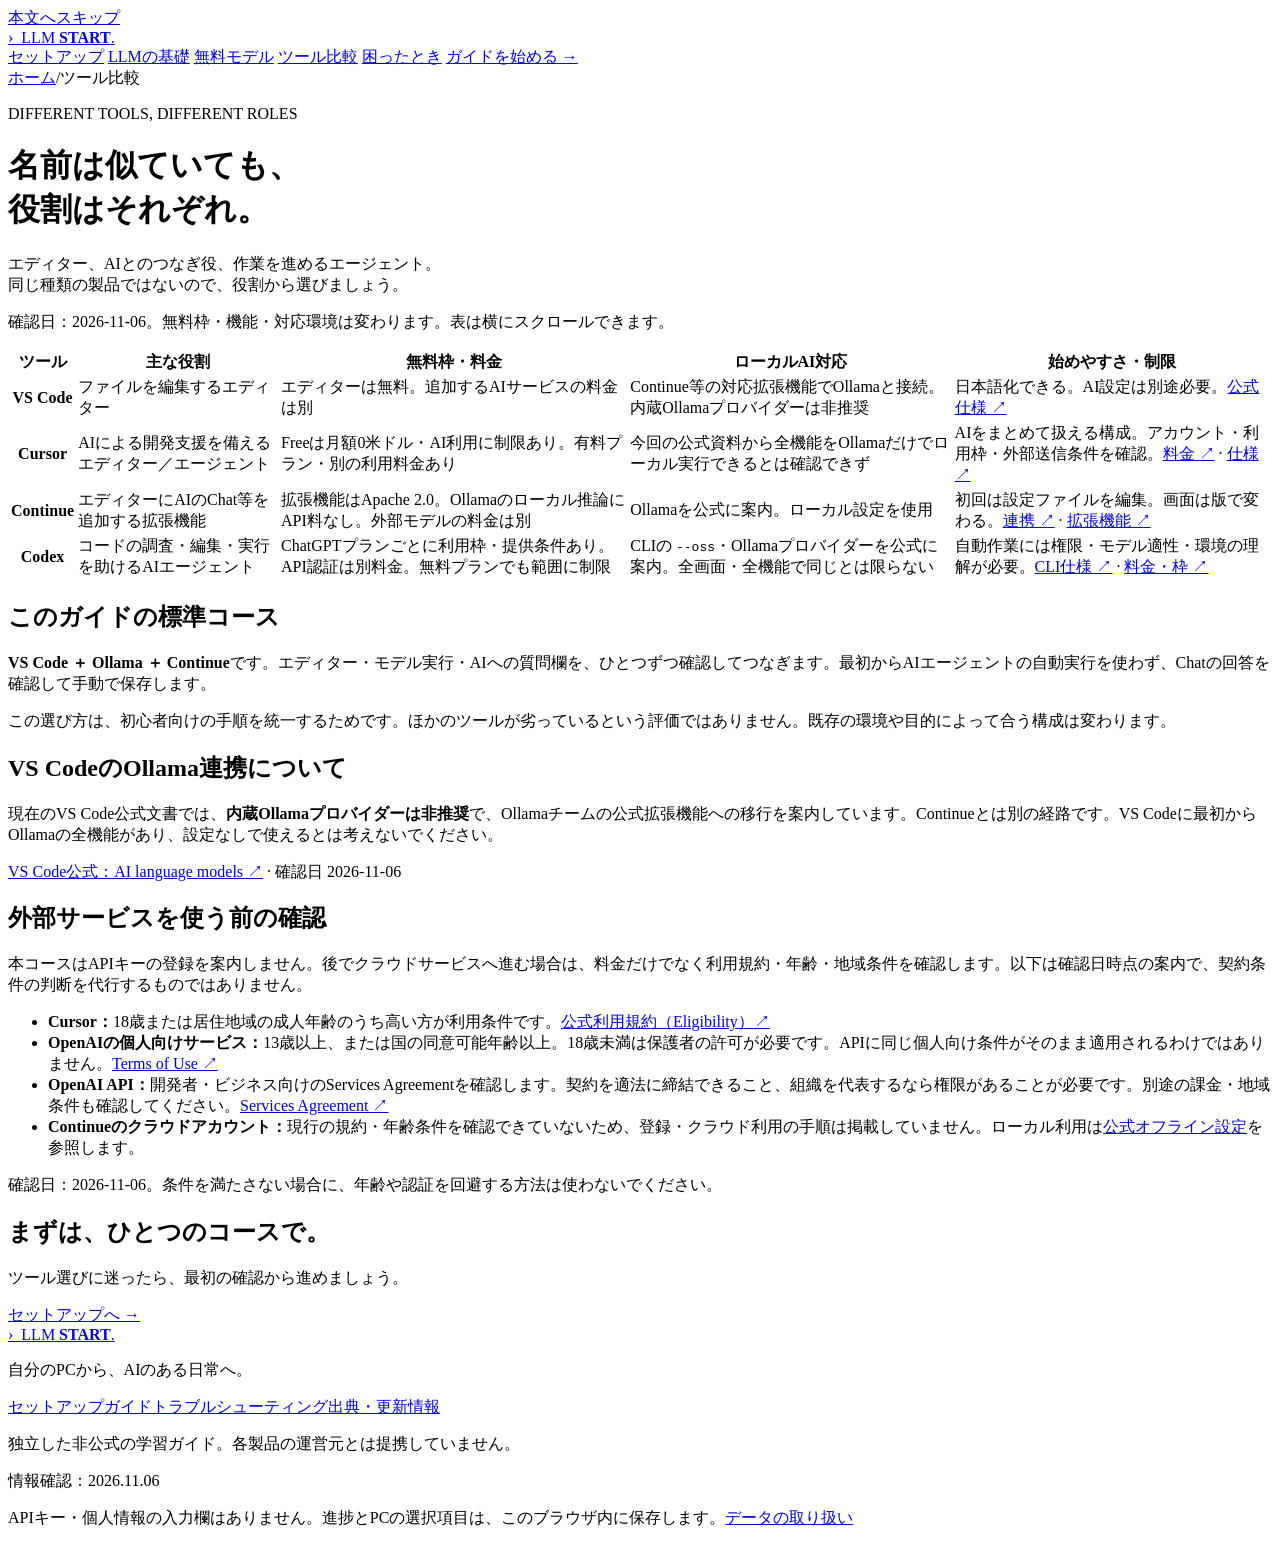
==== compare.html @ eb3d096a "Publish LLM START guide pages" ====
<!doctype html>
<html lang="ja">
<head>
  <meta charset="utf-8">
  <meta name="viewport" content="width=device-width, initial-scale=1">
  <meta name="description" content="VS Code、Cursor、Continue、Codexの役割・料金の考え方・ローカル対応を比較。">
  <meta name="theme-color" content="#121212">
  <meta http-equiv="Content-Security-Policy" content="default-src 'self'; script-src 'self'; style-src 'self'; img-src 'self' data:; connect-src 'none'; font-src 'self'; object-src 'none'; base-uri 'none'; form-action 'none'">
  <meta name="referrer" content="strict-origin-when-cross-origin">
  <link rel="icon" href="assets/favicon.svg" type="image/svg+xml">
  <link rel="stylesheet" href="assets/style.css">
  <title>エディターとAIツールの比較 — LLM START</title>
  <script src="assets/catalog.js" defer></script>
  <script src="assets/core.js" defer></script>
  <script src="assets/app.js" defer></script>
</head>
<body data-page="compare">
  <a class="skip-link" href="#main">本文へスキップ</a>
  <header class="site-header">
    <div class="header-inner wrap">
      <a class="brand" href="index.html" aria-label="LLM START ホーム"><span class="brand-symbol" aria-hidden="true">›_</span><span>LLM <b>START</b><span class="brand-period">.</span></span></a>
      <button class="menu-toggle" type="button" aria-expanded="false" aria-controls="main-menu" hidden><span>メニュー</span><span class="menu-lines" aria-hidden="true"></span></button>
      <nav class="main-menu" id="main-menu" aria-label="メインナビゲーション">
        <a href="guide.html" data-nav="guide">セットアップ</a>
        <a href="learn.html" data-nav="learn">LLMの基礎</a>
        <a href="models.html" data-nav="models">無料モデル</a>
        <a href="compare.html" data-nav="compare" aria-current="page">ツール比較</a>
        <a href="faq.html" data-nav="faq">困ったとき</a>
        <a class="button button-small button-primary nav-cta" href="guide.html#step-1" data-start>ガイドを始める <span aria-hidden="true">→</span></a>
      </nav>
    </div>
  </header>
  <div class="storage-notice wrap" role="status" id="storage-notice" hidden>このブラウザでは進捗を保存できません。この画面内でチェックは使えますが、閉じると失われます。</div>
  <main id="main" class="page-shell page-shell-wide">
  <div class="breadcrumb"><a href="index.html">ホーム</a><span aria-hidden="true">/</span><span>ツール比較</span></div>
  <header class="page-intro"><p class="eyebrow">DIFFERENT TOOLS, DIFFERENT ROLES</p><h1>名前は似ていても、<br>役割はそれぞれ。</h1><p>エディター、AIとのつなぎ役、作業を進めるエージェント。<br>同じ種類の製品ではないので、役割から選びましょう。</p></header>
  <p class="table-caption">確認日：2026-11-06。無料枠・機能・対応環境は変わります。表は横にスクロールできます。</p>
  <div class="comparison-scroll" tabindex="0" role="region" aria-label="4つのツールの比較。横にスクロールできます"><table class="editor-table"><thead><tr><th scope="col">ツール</th><th scope="col">主な役割</th><th scope="col">無料枠・料金</th><th scope="col">ローカルAI対応</th><th scope="col">始めやすさ・制限</th></tr></thead><tbody><tr><th scope="row">VS Code</th><td>ファイルを編集するエディター</td><td>エディターは無料。追加するAIサービスの料金は別</td><td>Continue等の対応拡張機能でOllamaと接続。内蔵Ollamaプロバイダーは非推奨</td><td>日本語化できる。AI設定は別途必要。<a href="https://code.visualstudio.com/docs/agent-customization/language-models" target="_blank" rel="noopener noreferrer">公式仕様 ↗</a></td></tr><tr><th scope="row">Cursor</th><td>AIによる開発支援を備えるエディター／エージェント</td><td>Freeは月額0米ドル・AI利用に制限あり。有料プラン・別の利用料金あり</td><td>今回の公式資料から全機能をOllamaだけでローカル実行できるとは確認できず</td><td>AIをまとめて扱える構成。アカウント・利用枠・外部送信条件を確認。<a href="https://cursor.com/pricing" target="_blank" rel="noopener noreferrer">料金 ↗</a> · <a href="https://cursor.com/docs" target="_blank" rel="noopener noreferrer">仕様 ↗</a></td></tr><tr><th scope="row">Continue</th><td>エディターにAIのChat等を追加する拡張機能</td><td>拡張機能はApache 2.0。Ollamaのローカル推論にAPI料なし。外部モデルの料金は別</td><td>Ollamaを公式に案内。ローカル設定を使用</td><td>初回は設定ファイルを編集。画面は版で変わる。<a href="https://docs.continue.dev/guides/ollama-guide" target="_blank" rel="noopener noreferrer">連携 ↗</a> · <a href="https://marketplace.visualstudio.com/items?itemName=Continue.continue" target="_blank" rel="noopener noreferrer">拡張機能 ↗</a></td></tr><tr><th scope="row">Codex</th><td>コードの調査・編集・実行を助けるAIエージェント</td><td>ChatGPTプランごとに利用枠・提供条件あり。API認証は別料金。無料プランでも範囲に制限</td><td>CLIの <code>--oss</code>・Ollamaプロバイダーを公式に案内。全画面・全機能で同じとは限らない</td><td>自動作業には権限・モデル適性・環境の理解が必要。<a href="https://learn.chatgpt.com/docs/developer-commands?surface=cli" target="_blank" rel="noopener noreferrer">CLI仕様 ↗</a> · <a href="https://learn.chatgpt.com/docs/pricing" target="_blank" rel="noopener noreferrer">料金・枠 ↗</a></td></tr></tbody></table></div>
  <div class="article-body">
    <section><h2>このガイドの標準コース</h2><p><strong>VS Code ＋ Ollama ＋ Continue</strong>です。エディター・モデル実行・AIへの質問欄を、ひとつずつ確認してつなぎます。最初からAIエージェントの自動実行を使わず、Chatの回答を確認して手動で保存します。</p><p>この選び方は、初心者向けの手順を統一するためです。ほかのツールが劣っているという評価ではありません。既存の環境や目的によって合う構成は変わります。</p></section>
    <section><h2>VS CodeのOllama連携について</h2><p>現在のVS Code公式文書では、<strong>内蔵Ollamaプロバイダーは非推奨</strong>で、Ollamaチームの公式拡張機能への移行を案内しています。Continueとは別の経路です。VS Codeに最初からOllamaの全機能があり、設定なしで使えるとは考えないでください。</p><p><a href="https://code.visualstudio.com/docs/agent-customization/language-models" target="_blank" rel="noopener noreferrer">VS Code公式：AI language models ↗</a> · 確認日 2026-11-06</p></section>
    <section id="terms"><h2>外部サービスを使う前の確認</h2><p>本コースはAPIキーの登録を案内しません。後でクラウドサービスへ進む場合は、料金だけでなく利用規約・年齢・地域条件を確認します。以下は確認日時点の案内で、契約条件の判断を代行するものではありません。</p><ul><li><strong>Cursor：</strong>18歳または居住地域の成人年齢のうち高い方が利用条件です。<a href="https://cursor.com/terms-of-service" target="_blank" rel="noopener noreferrer">公式利用規約（Eligibility）↗</a></li><li><strong>OpenAIの個人向けサービス：</strong>13歳以上、または国の同意可能年齢以上。18歳未満は保護者の許可が必要です。APIに同じ個人向け条件がそのまま適用されるわけではありません。<a href="https://openai.com/policies/terms-of-use/" target="_blank" rel="noopener noreferrer">Terms of Use ↗</a></li><li><strong>OpenAI API：</strong>開発者・ビジネス向けのServices Agreementを確認します。契約を適法に締結できること、組織を代表するなら権限があることが必要です。別途の課金・地域条件も確認してください。<a href="https://openai.com/policies/services-agreement/" target="_blank" rel="noopener noreferrer">Services Agreement ↗</a></li><li><strong>Continueのクラウドアカウント：</strong>現行の規約・年齢条件を確認できていないため、登録・クラウド利用の手順は掲載していません。ローカル利用は<a href="https://docs.continue.dev/guides/running-continue-without-internet" target="_blank" rel="noopener noreferrer">公式オフライン設定</a>を参照します。</li></ul><p class="source-note">確認日：2026-11-06。条件を満たさない場合に、年齢や認証を回避する方法は使わないでください。</p></section>
  </div>
  <div class="reading-cta"><div><h2>まずは、ひとつのコースで。</h2><p>ツール選びに迷ったら、最初の確認から進めましょう。</p></div><a class="button button-primary" href="guide.html#step-1">セットアップへ <span aria-hidden="true">→</span></a></div>
</main>

  <footer class="site-footer">
    <div class="wrap footer-main"><div><a class="brand" href="index.html"><span class="brand-symbol" aria-hidden="true">›_</span><span>LLM <b>START</b><span class="brand-period">.</span></span></a><p>自分のPCから、AIのある日常へ。</p></div><nav aria-label="フッターナビゲーション"><a href="guide.html#step-1">セットアップガイド</a><a href="faq.html">トラブルシューティング</a><a href="sources.html">出典・更新情報</a></nav></div>
    <div class="wrap footer-bottom"><p>独立した非公式の学習ガイド。各製品の運営元とは提携していません。</p><p>情報確認：<time datetime="2026-11-06">2026.11.06</time></p></div>
    <p class="wrap privacy-line">APIキー・個人情報の入力欄はありません。進捗とPCの選択項目は、このブラウザ内に保存します。<a href="sources.html#privacy">データの取り扱い</a></p>
  </footer>
  <div id="announcement" class="sr-only" role="status" aria-live="polite" aria-atomic="true"></div>
</body>
</html>
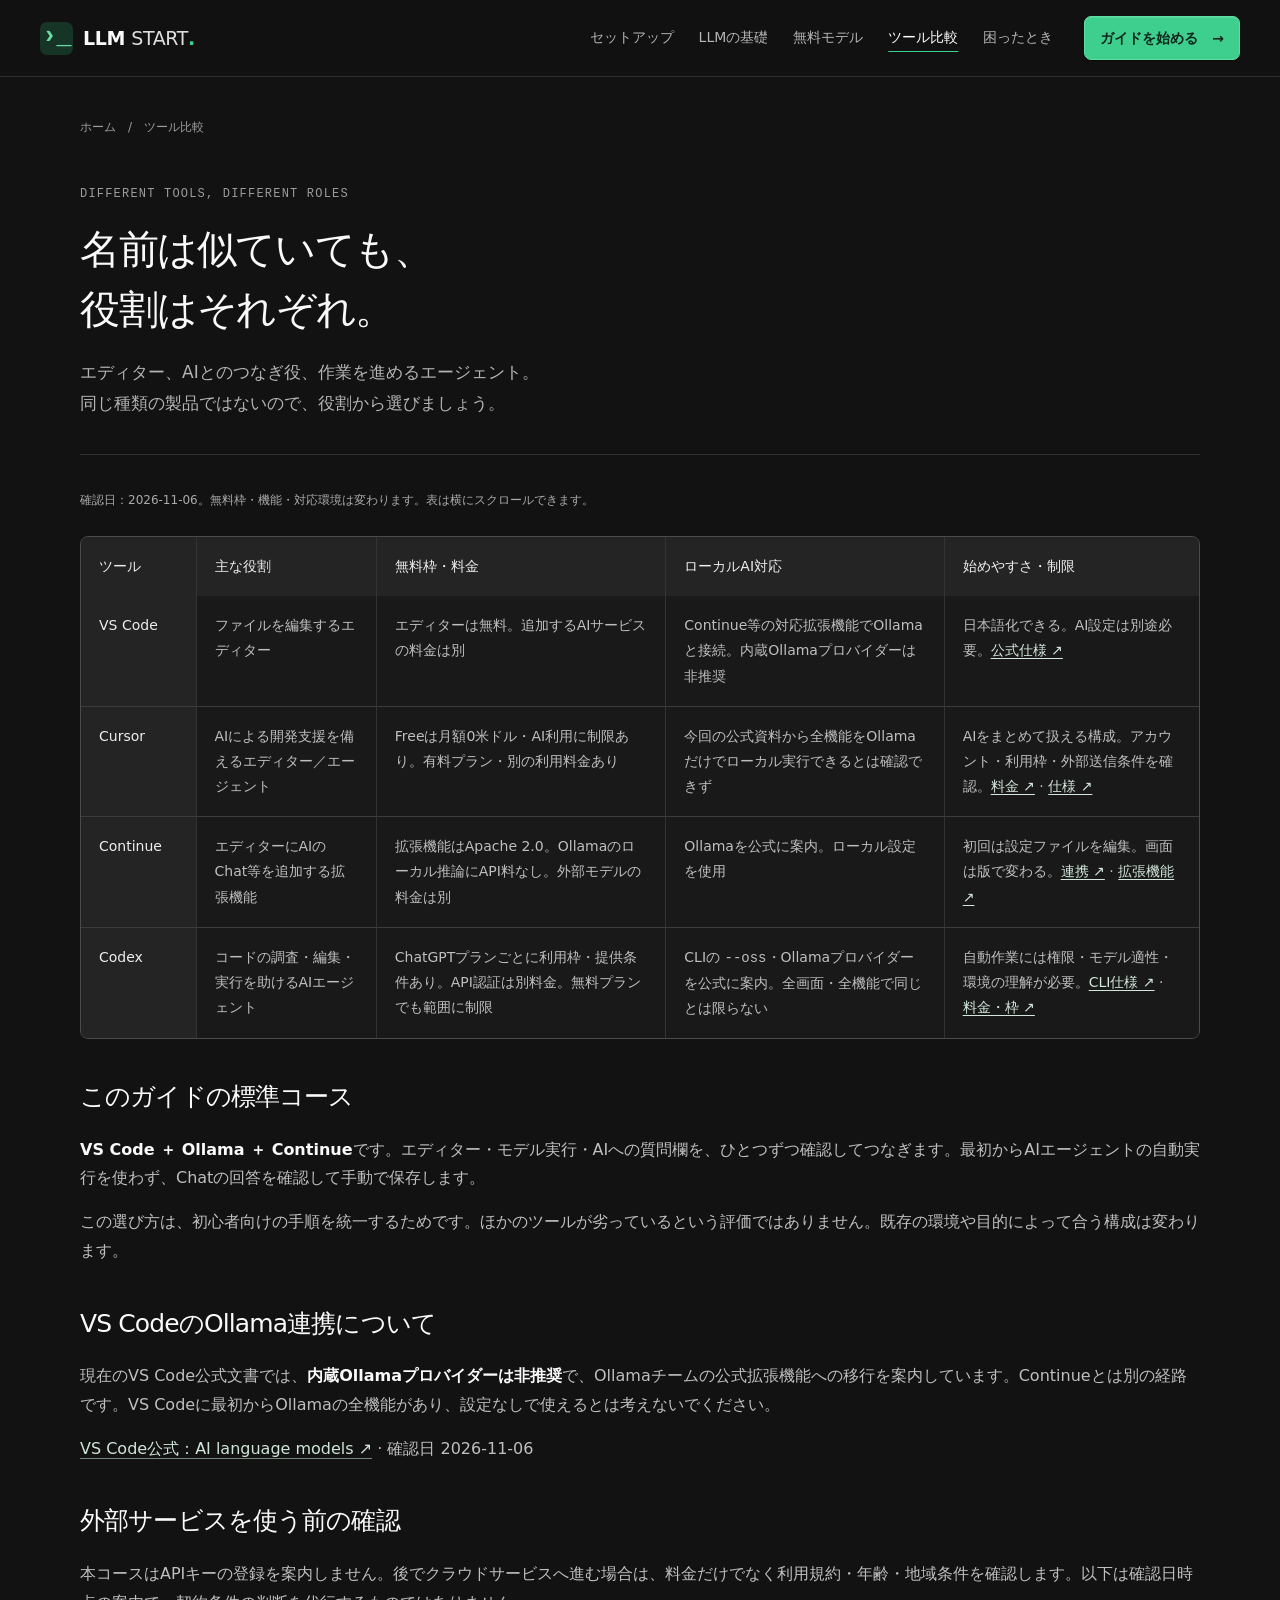
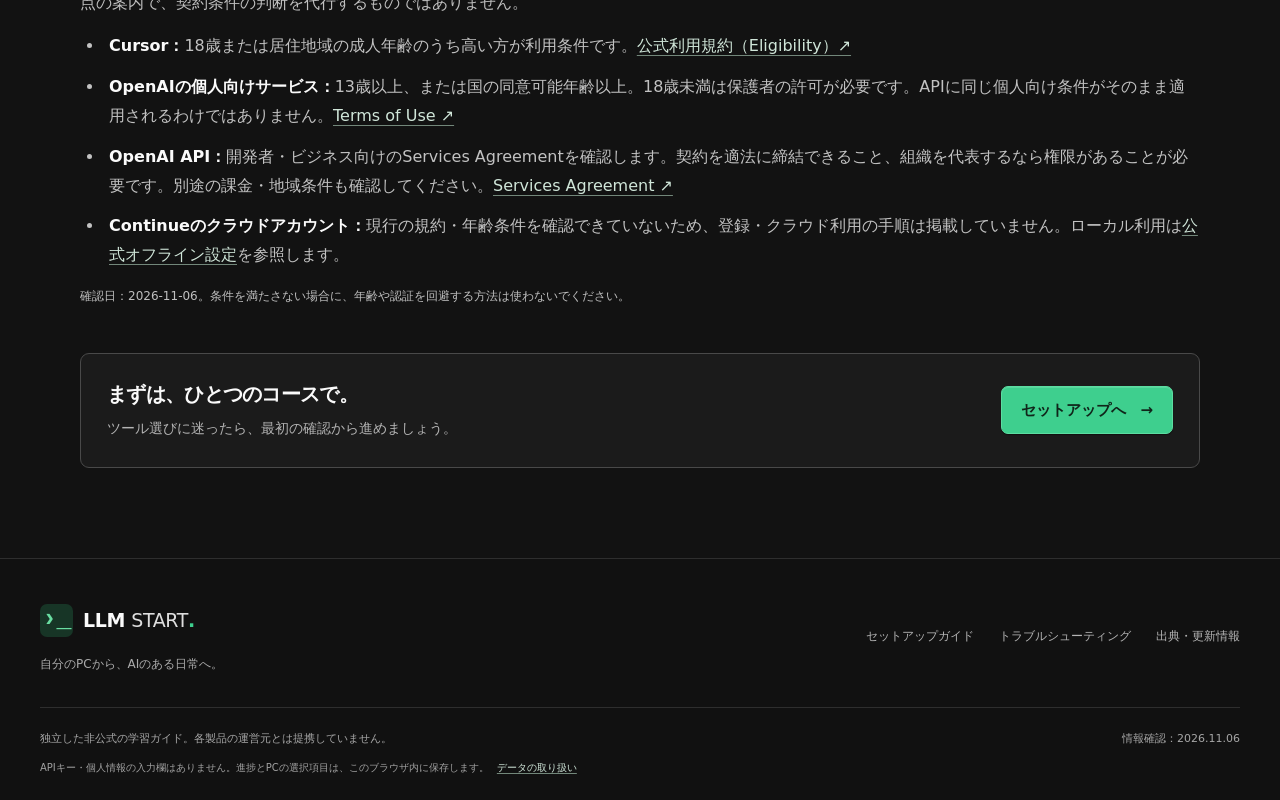
==== commit 2971e3aa: "Remove model-selection step from setup guide" ====
--- a/compare.html
+++ b/compare.html
@@ -8,11 +8,11 @@
   <meta http-equiv="Content-Security-Policy" content="default-src 'self'; script-src 'self'; style-src 'self'; img-src 'self' data:; connect-src 'none'; font-src 'self'; object-src 'none'; base-uri 'none'; form-action 'none'">
   <meta name="referrer" content="strict-origin-when-cross-origin">
   <link rel="icon" href="assets/favicon.svg" type="image/svg+xml">
-  <link rel="stylesheet" href="assets/style.css">
+  <link rel="stylesheet" href="assets/style.css?v=3">
   <title>エディターとAIツールの比較 — LLM START</title>
   <script src="assets/catalog.js" defer></script>
-  <script src="assets/core.js" defer></script>
-  <script src="assets/app.js" defer></script>
+  <script src="assets/core.js?v=3" defer></script>
+  <script src="assets/app.js?v=3" defer></script>
 </head>
 <body data-page="compare">
   <a class="skip-link" href="#main">本文へスキップ</a>
--- a/assets/style.css
+++ b/assets/style.css
@@ -0,0 +1,570 @@
+/* LLM START — one restrained palette, system fonts, no external dependencies. */
+:root {
+  color-scheme: dark;
+  --bg: #121212;
+  --surface: #1b1b1b;
+  --surface-high: #242424;
+  --text: #fafafa;
+  --muted: #b4b4b4;
+  --subtle: #9c9c9c;
+  --line: #2e2e2e;
+  --control-line: #696969;
+  --green: #3ecf8e;
+  --green-soft: #192d23;
+  --amber: #e8c77a;
+  --font: "Yu Gothic UI", "Hiragino Kaku Gothic ProN", "Yu Gothic", Meiryo, system-ui, -apple-system, "Segoe UI", sans-serif;
+  --mono: Consolas, "SFMono-Regular", "Cascadia Code", ui-monospace, monospace;
+  --radius: 10px;
+}
+* { box-sizing: border-box; }
+html { scroll-padding-top: 100px; }
+body { margin: 0; background: var(--bg); color: var(--text); font: 400 16px/1.8 var(--font); -webkit-font-smoothing: antialiased; }
+::selection { color: #fff; background: #285c42; }
+[hidden] { display: none !important; }
+a { color: inherit; text-decoration: none; text-underline-offset: .22em; }
+a:hover { color: #fff; }
+button, input, select { font: inherit; }
+button, summary, select, input[type="checkbox"] { cursor: pointer; }
+button { color: inherit; }
+button:disabled, select:disabled { cursor: default; opacity: .65; }
+button, a, summary { -webkit-tap-highlight-color: transparent; }
+:focus-visible { outline: 2px solid var(--green); outline-offset: 5px; }
+h1, h2, h3, h4, p, ul, ol, figure, dl { margin: 0; }
+h1, h2, h3, h4 { font-weight: 600; line-height: 1.45; }
+h1, h2 { letter-spacing: -.035em; }
+p { overflow-wrap: anywhere; }
+strong { font-weight: 600; color: var(--text); }
+svg { display: block; }
+code, pre, .mono { font-family: var(--mono); }
+code { overflow-wrap: anywhere; }
+pre { white-space: pre; overflow: auto; tab-size: 2; }
+pre code { overflow-wrap: normal; }
+kbd { display: inline-block; border: 1px solid #626262; border-bottom-width: 2px; border-radius: 4px; background: #242424; font: 13px/1.6 var(--font); padding: 0 6px; color: #ececec; vertical-align: 1px; }
+progress { width: 100%; height: 5px; border: 0; border-radius: 6px; overflow: hidden; background: #3c3c3c; accent-color: var(--green); }
+progress::-webkit-progress-bar { background: #3c3c3c; border-radius: 6px; }
+progress::-webkit-progress-value { background: var(--green); border-radius: 6px; }
+progress::-moz-progress-bar { background: var(--green); border-radius: 6px; }
+.wrap { width: min(1200px, calc(100% - 80px)); margin-inline: auto; }
+.sr-only { position: absolute; width: 1px; height: 1px; padding: 0; margin: -1px; overflow: hidden; clip: rect(0,0,0,0); white-space: nowrap; border: 0; }
+.skip-link { position: fixed; left: 16px; top: -100px; z-index: 200; background: var(--green); color: #10251a; padding: 10px 18px; border-radius: 6px; }
+.skip-link:focus { top: 10px; color: #10251a; }
+.button { display: inline-flex; align-items: center; justify-content: center; gap: 14px; min-height: 48px; border: 1px solid transparent; border-radius: 7px; padding: 10px 19px; font-weight: 600; font-size: 15px; line-height: 1.5; text-align: center; transition: background .15s, border-color .15s; }
+.button-primary { background: var(--green); border-color: #5cdda1; color: #10251a; box-shadow: 0 1px 1px #0006, inset 0 1px 0 #ffffff24; }
+.button-primary:hover { background: #60dfa3; color: #0d2217; }
+.button-secondary { background: #202020; border-color: var(--control-line); color: #f3f3f3; }
+.button-secondary:hover { background: #2c2c2c; border-color: #8a8a8a; }
+.button-small { min-height: 44px; padding: 9px 15px; font-size: 14px; }
+.text-link { color: var(--muted); font-size: 15px; display: inline-flex; align-items: center; gap: 14px; min-height: 44px; }
+.text-link:hover { text-decoration: underline; }
+.eyebrow { font: 12px/1.6 var(--mono); letter-spacing: .1em; color: var(--subtle); }
+.status-dot { display: inline-block; width: 6px; height: 6px; border-radius: 50%; background: var(--green); vertical-align: 2px; margin-right: 9px; }
+.tag { display: inline-block; font: 12px/1.5 var(--font); letter-spacing: 0; border: 1px solid #4b4b4b; color: #c9c9c9; background: #232323; padding: 4px 9px; border-radius: 5px; }
+.tag-green { background: var(--green-soft); color: #83e5b4; border-color: #37664b; }
+.site-header { position: sticky; top: 0; z-index: 100; border-bottom: 1px solid var(--line); background: #121212f5; backdrop-filter: blur(14px); }
+.header-inner { display: flex; align-items: center; justify-content: space-between; min-height: 76px; gap: 30px; }
+.brand { display: inline-flex; align-items: center; gap: 10px; min-height: 44px; white-space: nowrap; font: 600 19px/1 var(--font); letter-spacing: -.02em; }
+.brand b { font-weight: 400; color: #dedede; }
+.brand-symbol { display: inline-grid; place-items: center; width: 33px; height: 33px; border-radius: 7px; background: #173526; color: #6adea2; font: 600 25px/1 var(--mono); padding-bottom: 3px; }
+.brand-period { color: var(--green); }
+.main-menu { display: flex; gap: 25px; align-items: center; }
+.main-menu > a { display: inline-flex; align-items: center; min-height: 44px; font-size: 14px; color: var(--muted); white-space: nowrap; }
+.main-menu > a:hover, .main-menu > a[aria-current="page"] { color: #fff; }
+.main-menu > a[aria-current="page"] { text-decoration: underline; text-decoration-color: var(--green); text-underline-offset: 9px; }
+.main-menu .nav-cta { color: #10251a; margin-left: 6px; }
+.menu-toggle { border: 1px solid var(--control-line); background: #222; border-radius: 6px; min-width: 100px; min-height: 44px; align-items: center; justify-content: center; gap: 10px; font-size: 14px; }
+.enhanced .menu-toggle { display: none; }
+.menu-lines { width: 14px; height: 7px; border-top: 1px solid; border-bottom: 1px solid; }
+.storage-notice { margin-top: 16px; padding: 16px; border: 1px solid #7d6839; background: #272115; color: #ecd49a; border-radius: 6px; }
+/* Home */
+.hero { padding-block: 105px 100px; display: grid; grid-template-columns: 1.12fr 1fr; align-items: center; gap: 70px; }
+.hero-copy > .eyebrow { font-size: 11px; color: #c2c2c2; letter-spacing: .13em; }
+.hero h1 { font-size: clamp(45px, 4.45vw, 64px); line-height: 1.28; font-weight: 600; letter-spacing: -.045em; margin-top: 25px; }
+.hero h1 > span { color: var(--green); }
+.hero-description { color: var(--muted); font-size: 17px; line-height: 1.9; margin-top: 24px; }
+.hero-actions { margin-top: 32px; display: flex; flex-wrap: wrap; align-items: center; gap: 12px 22px; }
+.hero-secondary { display: inline-flex; gap: 10px; min-height: 44px; align-items: center; font-size: 14px; color: #c4c4c4; }
+.hero-secondary:hover { text-decoration: underline; }
+.hero-notes { margin-top: 24px; display: flex; flex-wrap: wrap; gap: 10px 20px; padding: 0; list-style: none; font-size: 13px; color: var(--muted); }
+.hero-notes span { color: #8b9c92; margin-right: 5px; }
+.local-scene { min-width: 0; border: 1px solid #3a3a3a; border-radius: 12px; background: #161616; box-shadow: 0 20px 70px -35px #000; overflow: hidden; }
+.scene-top { height: 51px; border-bottom: 1px solid var(--line); display: flex; align-items: center; justify-content: space-between; gap: 12px; padding: 0 20px; font: 10px/1.4 var(--mono); letter-spacing: .035em; color: #b3b3b3; }
+.scene-top .status-dot { width: 5px; height: 5px; }
+.scene-device { border: 1px solid #474747; padding: 4px 8px; border-radius: 4px; font-family: var(--font); font-size: 10px; }
+.scene-canvas { height: 286px; position: relative; isolation: isolate; overflow: hidden; }
+.scene-grid { position: absolute; inset: 0; background-image: linear-gradient(#ffffff05 1px, transparent 1px), linear-gradient(90deg,#ffffff05 1px, transparent 1px); background-size: 26px 26px; mask-image: linear-gradient(to bottom, transparent, #000 30%, #000 75%, transparent); }
+.scene-chip { position: absolute; width: 100%; height: 100%; inset: -12px 0 0; }
+.scene-label { position: absolute; bottom: 17px; width: 100%; text-align: center; font-size: 12px; color: #c1ceC6; }
+.scene-flow { display: flex; justify-content: space-between; gap: 5px; align-items: center; padding: 20px 18px; border-top: 1px solid var(--line); background: #1b1b1b; }
+.scene-flow > div { display: flex; align-items: center; gap: 8px; }
+.scene-flow > div > span:last-child { font-family: var(--mono); font-size: 12px; color: #e1e1e1; }
+.scene-flow small { display: block; color: #aaa; font: 10px/1.6 var(--font); margin-top: 2px; white-space: nowrap; }
+.tool-symbol { font: 16px/1.2 var(--mono); color: #c4c4c4; }
+.flow-arrow { font-size: 11px; color: #9c9c9c; }
+.local-scene figcaption { padding: 10px 18px; color: #a8a8a8; font-size: 10px; border-top: 1px solid var(--line); }
+.resume-banner { margin-top: -36px; margin-bottom: 55px; display: flex; align-items: center; justify-content: space-between; gap: 20px; padding: 20px 24px; border: 1px solid #3a604b; border-radius: var(--radius); background: #17221b; }
+.resume-banner p { margin-left: 18px; font-size: 14px; color: var(--muted); }
+.path-section { padding: 64px 0 80px; border-top: 1px solid var(--line); }
+.section-heading { display: flex; align-items: end; justify-content: space-between; gap: 24px; margin-bottom: 32px; }
+.section-heading h2 { font-size: 30px; font-weight: 500; margin-top: 12px; }
+.section-heading > p { font-size: 15px; color: var(--muted); }
+.path-grid { display: grid; grid-template-columns: repeat(3, minmax(0, 1fr)); border: 1px solid #3a3a3a; border-radius: var(--radius); overflow: hidden; }
+.path-card { background: #191919; padding: 30px 32px 24px; display: flex; flex-direction: column; transition: background .15s; }
+.path-card:hover { background: #202020; }
+.path-card + .path-card { border-left: 1px solid #3a3a3a; }
+.path-card:focus-visible { outline-offset: -5px; }
+.path-card-top { display: flex; justify-content: space-between; align-items: center; margin-bottom: 27px; }
+.path-number { font: 13px var(--mono); color: #a1a1a1; }
+.path-card-top svg { width: 29px; height: 29px; fill: none; stroke: #b2b9b5; stroke-width: 1.2; stroke-linecap: round; stroke-linejoin: round; }
+.card-kicker { color: var(--subtle); font-size: 12px; }
+.path-card h3 { margin-top: 6px; font-size: 21px; font-weight: 500; }
+.path-card > p:not(.card-kicker) { color: var(--muted); font-size: 15px; margin-top: 12px; }
+.card-link { display: flex; align-items: center; justify-content: space-between; margin-top: 28px; padding-top: 18px; border-top: 1px solid var(--line); font: 11px var(--mono); letter-spacing: .06em; color: #b9b9b9; }
+.card-link > span { font-size: 18px; }
+.local-intro { display: grid; grid-template-columns: 130px 1fr auto; gap: 25px; align-items: center; padding-block: 36px; border-top: 1px solid var(--line); border-bottom: 1px solid var(--line); }
+.local-intro-label { color: #a2b3a9; font: 10px/1.4 var(--mono); letter-spacing: .08em; }
+.outline-icon { display: block; margin-bottom: 15px; font-size: 30px; line-height: 1; color: #adbcB3; }
+.local-intro h2 { font-size: 22px; font-weight: 500; }
+.local-intro p { color: var(--muted); font-size: 14px; margin-top: 9px; }
+.resources-section { padding-block: 75px 100px; }
+.resource-grid { display: grid; grid-template-columns: 1fr 1fr; gap: 24px; }
+.resource-link { display: flex; align-items: center; gap: 20px; padding: 22px; border: 1px solid var(--line); border-radius: var(--radius); }
+.resource-link:hover { background: #1b1b1b; border-color: #575757; }
+.resource-icon { display: inline-grid; place-items: center; width: 44px; height: 44px; border: 1px solid #3c3c3c; border-radius: 8px; color: #b7b7b7; font: 18px var(--mono); flex-shrink: 0; }
+.resource-link h3 { font-size: 17px; font-weight: 500; }
+.resource-link p { font-size: 13px; color: var(--muted); margin-top: 3px; }
+.resource-link > span:last-child { margin-left: auto; color: #aaa; }
+/* Guide */
+.guide-layout { display: grid; grid-template-columns: 257px minmax(0, 1fr); gap: 65px; align-items: start; padding-block: 38px 80px; }
+.guide-sidebar { position: sticky; top: 107px; max-height: calc(100vh - 130px); overflow-y: auto; padding-right: 8px; scrollbar-width: thin; }
+.sidebar-progress { padding: 0 8px 22px; border-bottom: 1px solid var(--line); }
+.sidebar-progress > div { display: flex; justify-content: space-between; align-items: center; color: #c7c7c7; font-size: 13px; margin-bottom: 5px; }
+.sidebar-progress strong { font: 18px var(--mono); }
+.sidebar-progress p { display: flex; align-items: baseline; gap: 4px; font-size: 11px; color: #aaa; margin-top: 5px; }
+.save-indicator { font-size: 10px; margin-left: auto; }
+.step-menu { margin-top: 18px; }
+.step-menu > summary { display: none; }
+.step-menu ol { list-style: none; padding: 0; display: grid; gap: 5px; }
+.step-menu a { position: relative; display: flex; align-items: center; gap: 12px; min-height: 48px; padding: 9px 11px; border-radius: 6px; font-size: 13px; color: var(--muted); border: 1px solid transparent; }
+.step-menu a:hover { color: #fff; background: #222; }
+.step-menu a[aria-current="step"] { color: #f5f5f5; background: #212924; border-color: #365542; }
+.step-index { display: inline-grid; place-items: center; font: 11px var(--mono); width: 25px; height: 25px; border: 1px solid #646464; border-radius: 5px; color: #b7b7b7; flex-shrink: 0; }
+.is-complete .step-index { color: var(--green); background: #152a1e; border-color: #4d9d71; }
+.is-complete .step-index::after { content: "✓"; position: absolute; right: 9px; color: #8be5b6; font-size: 12px; }
+.sidebar-help { display: flex; align-items: center; gap: 13px; margin: 25px 7px 10px; padding-block: 18px; border-top: 1px solid var(--line); font-size: 13px; }
+.sidebar-help > span:first-child { display: inline-grid; place-items: center; width: 28px; height: 28px; border: 1px solid #666; border-radius: 50%; color: #b9b9b9; }
+.sidebar-help small { display: block; font-size: 11px; color: var(--subtle); }
+.reset-panel { margin-inline: 8px; font-size: 12px; color: #aaa; }
+.reset-panel summary { min-height: 44px; display: flex; align-items: center; text-decoration: underline; }
+.reset-panel p { margin-bottom: 14px; }
+.reset-panel .button { font-size: 12px; width: 100%; padding-inline: 8px; }
+.guide-main { min-width: 0; max-width: 800px; }
+.breadcrumb { display: flex; gap: 12px; align-items: center; color: var(--subtle); font-size: 12px; margin-bottom: 22px; }
+.breadcrumb a { min-height: 30px; display: inline-flex; align-items: center; }
+.breadcrumb a:hover { text-decoration: underline; }
+.guide-page-heading { padding-bottom: 28px; border-bottom: 1px solid var(--line); margin-bottom: 37px; }
+.guide-page-heading h1 { font-size: 18px; letter-spacing: -.01em; font-weight: 500; }
+.guide-page-heading p { font-size: 13px; color: var(--muted); margin-top: 6px; }
+.guide-step { scroll-margin-top: 105px; }
+.guide-step + .guide-step { margin-top: 70px; }
+.enhanced .guide-step { margin-top: 0; }
+.step-header .eyebrow { color: #d5d5d5; display: flex; align-items: center; gap: 9px; }
+.step-header .eyebrow > span:first-child { color: var(--subtle); }
+.step-header .tag { margin-left: 10px; }
+.step-header h2 { margin-top: 20px; font-size: 31px; line-height: 1.5; font-weight: 500; }
+.step-header h2:focus { outline: none; }
+.step-header h2:focus-visible { outline: 2px solid var(--green); outline-offset: 6px; }
+.step-header > p:last-child { color: var(--muted); margin-top: 14px; }
+.goal-box { display: flex; gap: 13px; border: 1px solid #395843; background: #17241c; border-radius: 8px; padding: 18px 21px; margin-top: 28px; font-size: 14px; }
+.goal-box > span { color: #8be3b3; font-size: 21px; line-height: 1.4; }
+.goal-box strong { font-size: 12px; color: #afccb9; }
+.goal-box p { color: #e1e9e4; margin-top: 2px; }
+.instruction { margin-top: 38px; }
+.instruction h3 { display: flex; align-items: start; gap: 13px; font-size: 20px; font-weight: 500; margin-bottom: 18px; line-height: 1.6; }
+.instruction-number { width: 27px; height: 28px; display: inline-grid; place-items: center; border: 1px solid #656565; border-radius: 6px; font: 12px var(--mono); flex-shrink: 0; margin-top: 2px; color: #d2d2d2; }
+.guide-main .instruction p { color: #c2c2c2; margin-block: 15px; }
+.instruction a:not(.button), .notice a, .source-note a, .two-notes a, .detail-box a, .article-body a:not(.button), .source-list a, .privacy-line a { color: #d0e6d9; text-decoration: underline; text-decoration-color: #72877a; }
+.instruction a:not(.button):hover, .article-body a:not(.button):hover { color: #92e8ba; }
+.instruction .button { margin-block: 4px; }
+.instruction code:not(pre code), .spec-reading code, .article-body code, .goal-box code { padding: 2px 5px; border-radius: 4px; background: #292929; color: #e2e2e2; font-size: .88em; }
+.code-box { min-width: 0; margin-block: 20px; overflow: hidden; border: 1px solid #484848; border-radius: 8px; background: #101010; }
+.code-head { display: flex; justify-content: space-between; align-items: center; gap: 12px; min-height: 50px; padding-left: 17px; background: #202020; border-bottom: 1px solid #393939; }
+.code-head > span { color: var(--muted); font-size: 12px; line-height: 1.6; padding-block: 10px; }
+.code-head button { min-height: 44px; min-width: 82px; margin-right: 3px; padding: 6px 12px; font-size: 12px; color: #e0e0e0; background: transparent; border: 1px solid #747474; border-radius: 5px; flex-shrink: 0; }
+.code-head button:hover { background: #333; }
+.code-box pre { margin: 0; padding: 20px; color: #c0ebd3; font: 14px/1.9 var(--mono); }
+.code-box pre:focus-visible { outline-offset: -4px; }
+.code-box pre code { background: none; padding: 0; color: inherit; font-size: inherit; }
+.prompt-box pre { color: #dfdfdf; font: 15px/1.9 var(--font); white-space: pre-wrap; overflow-wrap: anywhere; }
+.guide-main .copy-feedback, .copy-feedback { margin: 0; border-top: 1px solid #36443b; background: #1a2b20; color: #b6e0c7; padding: 11px 17px; font-size: 13px; }
+.copy-feedback.copy-error { color: #e8c77a; background: #2b2518; }
+.clipboard-helper { position: fixed; top: 0; left: -10000px; width: 10px; height: 10px; }
+.notice { padding: 18px 21px; border-left: 2px solid #b29652; background: #222018; color: #d4c5a2; border-radius: 0 6px 6px 0; font-size: 14px; margin-top: 27px; }
+.notice > strong { color: #e3d6b8; }
+.notice p { margin-top: 7px; color: #c3baa5; }
+.guide-main .instruction .notice p { color: #c3baa5; margin: 7px 0 0; }
+.source-note { font-size: 12px; line-height: 1.9; color: var(--subtle); margin-top: 30px; }
+.detail-box { border: 1px solid #454545; border-radius: 7px; margin-top: 22px; color: var(--muted); font-size: 14px; }
+.detail-box > summary { min-height: 48px; padding: 11px 17px; color: #ddd; }
+.detail-box > :not(summary) { margin: 0 20px 18px !important; }
+.detail-box ul { padding-left: 22px; }
+.step-completion { margin-top: 37px; border: 1px solid #626262; border-radius: 7px; background: #1d1d1d; }
+.step-completion:has(input:checked) { background: #18281e; border-color: #4f936b; }
+.step-completion label { display: flex; align-items: center; gap: 13px; min-height: 62px; padding: 15px 20px; cursor: pointer; font-size: 15px; }
+input[type="checkbox"] { width: 20px; height: 20px; accent-color: var(--green); flex-shrink: 0; }
+.step-navigation { display: flex; justify-content: space-between; align-items: center; gap: 15px; margin-top: 22px; }
+.step-navigation .button { min-height: 50px; }
+.guide-save-note { font-size: 12px; color: var(--subtle); border-top: 1px solid var(--line); padding-top: 24px; margin-top: 32px; }
+.task-diagram { margin-block: 25px; border: 1px solid #494949; border-radius: 8px; overflow: hidden; background: #1e1e1e; }
+.diagram-title { padding: 12px 17px; font-size: 12px; border-bottom: 1px solid #404040; }
+.diagram-title > span { color: var(--subtle); margin-left: 15px; }
+.task-diagram-body { display: grid; grid-template-columns: 100px 1fr; gap: 20px; padding: 16px; }
+.task-tabs { display: flex; flex-direction: column; gap: 4px; font-size: 12px; color: var(--muted); }
+.task-tabs > span { padding: 5px 10px; border-radius: 5px; }
+.task-tabs > .selected { background: #343434; color: #eee; }
+.task-detail { min-width: 0; }
+.task-detail > div { display: flex; justify-content: space-between; align-items: center; margin-bottom: 17px; font-size: 14px; }
+.diagram-capacity { font-family: var(--mono); }
+.diagram-capacity b { font-family: var(--font); margin-left: 8px; font-size: 18px; color: #8be3b3; }
+.task-detail svg { width: 100%; height: 66px; border: 1px solid #4e7960; fill: none; }
+.graph-grid { stroke: #394b40; stroke-width: .6; }
+.graph-line { stroke: #7cd19e; stroke-width: 1.5; }
+.guide-main .task-detail p { font-size: 10px; display: flex; justify-content: space-between; margin-block: 8px; }
+.task-diagram figcaption { font-size: 11px; color: var(--muted); padding: 10px 16px; border-top: 1px solid #393939; }
+.spec-reading { display: grid; gap: 0; margin-top: 24px; }
+.spec-reading > div { display: grid; grid-template-columns: 75px 1fr; gap: 14px; padding: 16px 0; border-bottom: 1px solid var(--line); }
+.spec-reading dt { color: #e3e3e3; font: 14px/1.8 var(--mono); }
+.spec-reading dd { margin: 0; color: #bdbdbd; font-size: 15px; }
+.plain-steps { padding-left: 25px; color: #c2c2c2; }
+.plain-steps li { padding-left: 6px; margin-block: 13px; }
+.success-note, .guide-main .instruction .success-note { color: #a5d7ba; background: #17241c; border-radius: 6px; padding: 14px 17px; font-size: 14px; }
+.spec-selector { border: 1px solid #444; padding: 25px; border-radius: var(--radius); margin-top: 32px; background: #1b1b1b; }
+.panel-heading { display: flex; justify-content: space-between; align-items: center; gap: 16px; }
+.panel-heading h3 { font-size: 19px; font-weight: 500; }
+.spec-selector > p { font-size: 14px; color: var(--muted); margin-top: 7px; }
+.spec-fields { display: grid; gap: 21px; margin-block: 25px 8px; }
+label[for] { display: block; color: #ddd; font-size: 14px; margin-bottom: 8px; }
+select { width: 100%; max-width: 100%; min-height: 49px; border: 1px solid #747474; background: #242424; color: #eee; padding: 10px 12px; font-size: 15px; border-radius: 6px; }
+.recommendation { border-top: 1px solid #454545; margin-top: 20px; padding-top: 25px; }
+.recommendation .eyebrow { color: #92d9b0; font-family: var(--font); font-size: 12px; }
+.recommendation h4 { font: 400 26px/1.5 var(--mono); letter-spacing: -.05em; margin-top: 8px; }
+.recommendation h4 > span { color: var(--green); }
+.recommendation > p:not(.eyebrow) { color: #c3c3c3; font-size: 14px; margin-top: 13px; }
+.recommend-facts { display: flex; flex-wrap: wrap; gap: 12px 30px; margin-top: 20px; padding: 15px 0; border-top: 1px solid var(--line); border-bottom: 1px solid var(--line); font-size: 12px; color: var(--muted); }
+.recommend-facts strong { display: block; font-size: 15px; margin-top: 2px; }
+.recommendation > p.recommend-warning { color: #dec991; font-size: 13px; }
+.model-choice { margin-top: 27px; }
+.model-choice p { color: var(--muted); font-size: 12px; margin-top: 9px; }
+.two-notes { display: grid; grid-template-columns: 1fr 1fr; gap: 26px; margin-top: 33px; }
+.two-notes h3 { font-size: 16px; font-weight: 500; }
+.two-notes p { font-size: 14px; color: var(--muted); margin-top: 11px; }
+.terminal-example { background: #101010; border: 1px solid #494949; border-radius: 8px; padding: 16px 19px; margin-top: 22px; }
+.terminal-example > div { display: flex; justify-content: space-between; border-bottom: 1px solid #333; padding-bottom: 12px; font-size: 12px; color: var(--subtle); }
+.guide-main .terminal-example p { font: 12px/1.8 var(--mono); margin-block: 18px; }
+.terminal-example small { font-size: 11px; color: #aaa; }
+.terminal-cursor { display: inline-block; width: 7px; height: 15px; background: #bbb; vertical-align: -2px; }
+.check-list { padding-left: 22px; color: #c2c2c2; }
+.check-list li { padding-left: 7px; margin-block: 16px; }
+.check-list li::marker { color: #93c8a8; }
+.all-done { border: 1px solid #467958; background: #17281e; border-radius: var(--radius); padding: 28px; margin-top: 28px; }
+.all-done > span { display: block; color: var(--green); font-size: 30px; }
+.all-done h3 { font-size: 24px; font-weight: 500; margin-block: 9px; }
+.all-done p { color: #b8cebf; font-size: 15px; }
+/* Reference pages */
+.page-shell { width: min(820px, calc(100% - 80px)); margin-inline: auto; padding-block: 36px 90px; }
+.page-shell-wide { width: min(1120px, calc(100% - 80px)); }
+.page-intro { padding-block: 20px 36px; border-bottom: 1px solid var(--line); margin-bottom: 35px; }
+.page-intro h1 { font-size: 40px; font-weight: 500; line-height: 1.5; margin-top: 15px; }
+.page-intro > p:last-child { margin-top: 18px; color: var(--muted); font-size: 17px; }
+.article-body > section { margin-block: 40px; scroll-margin-top: 100px; }
+.article-body h2 { font-size: 25px; font-weight: 500; margin-bottom: 20px; }
+.article-body h3 { font-size: 19px; font-weight: 500; margin-block: 25px 12px; }
+.article-body p { color: #bfbfbf; margin-block: 15px; }
+.article-body ul, .article-body ol { padding-left: 24px; color: #c2c2c2; }
+.article-body li { padding-left: 5px; margin-block: 12px; }
+.term-list { margin-top: 20px; }
+.term-list > div { padding: 26px 0; border-bottom: 1px solid var(--line); scroll-margin-top: 100px; }
+.term-list dt { font-size: 20px; font-weight: 500; color: #f0f0f0; }
+.term-list dt small { color: var(--subtle); font: 12px/1.7 var(--mono); margin-left: 12px; }
+.term-list dd { margin: 10px 0 0; color: #bfbfbf; }
+.term-nav { display: flex; flex-wrap: wrap; gap: 8px; margin-top: 24px; }
+.term-nav a { display: inline-flex; align-items: center; min-height: 44px; padding: 6px 13px; border: 1px solid #606060; border-radius: 6px; font-size: 13px; background: #1b1b1b; text-decoration: none !important; }
+.reading-cta { display: flex; justify-content: space-between; align-items: center; gap: 20px; border: 1px solid #494949; border-radius: 9px; padding: 26px; margin-top: 45px; background: #1b1b1b; }
+.reading-cta h2 { font-size: 20px; margin: 0; }
+.reading-cta p { margin-top: 7px; font-size: 14px; color: var(--muted); }
+.comparison-scroll { overflow: auto; border: 1px solid #4b4b4b; border-radius: 8px; margin-block: 24px; }
+table { width: 100%; border-collapse: collapse; text-align: left; font-size: 14px; }
+th, td { padding: 17px 18px; border-bottom: 1px solid #3c3c3c; border-right: 1px solid #333; vertical-align: top; }
+th { background: #242424; font-weight: 500; color: #eee; }
+td { color: #bfbfbf; background: #191919; }
+tr:last-child > * { border-bottom: 0; }
+tr > :last-child { border-right: 0; }
+.editor-table { min-width: 760px; }
+.editor-table th[scope="row"] { min-width: 115px; }
+td a { color: #d3e7dc; text-decoration: underline; }
+.table-caption { font-size: 12px; color: #aaa; }
+.models-grid { display: grid; grid-template-columns: 1fr 1fr; gap: 24px; margin-block: 32px; }
+.model-card { border: 1px solid #454545; padding: 28px; border-radius: 9px; background: #1a1a1a; display: flex; flex-direction: column; }
+.model-card-top { display: flex; justify-content: space-between; align-items: center; color: var(--subtle); font-size: 13px; margin-bottom: 21px; }
+.model-card h2 { font-size: 22px; font-family: var(--mono); font-weight: 400; letter-spacing: -.05em; }
+.model-card h2 > span { color: #b6c7be; }
+.model-card > p { font-size: 15px; color: #bcbcbc; margin-top: 16px; }
+.model-facts { margin-top: 24px; font-size: 12px; }
+.model-facts > div { display: grid; grid-template-columns: 98px 1fr; gap: 8px; border-top: 1px solid #353535; padding: 11px 0; }
+.model-facts dt { color: #a8a8a8; }
+.model-facts dd { margin: 0; color: #e0e0e0; }
+.model-tag { padding: 11px 13px; background: #101010; border: 1px solid #393939; border-radius: 5px; font-size: 12px; margin-block: 15px 0; overflow-wrap: anywhere; }
+.model-card > p.model-source { font-size: 11px; line-height: 2; margin-bottom: 23px; }
+.model-source a { color: #d1ded6; text-decoration: underline; }
+.model-card .button { align-self: start; margin-top: auto; }
+.faq-search { margin-block: 32px 22px; }
+.faq-search input { width: 100%; min-height: 52px; border: 1px solid #777; border-radius: 7px; padding: 10px 17px; background: #222; color: #eee; }
+.faq-search input::placeholder { color: #aaa; }
+.faq-search p { color: var(--subtle); font-size: 12px; margin-top: 10px; }
+.faq-list { border-top: 1px solid #484848; }
+.faq-item { border-bottom: 1px solid #484848; scroll-margin-top: 105px; }
+.faq-item > summary { display: flex; justify-content: space-between; align-items: center; gap: 18px; min-height: 76px; padding: 19px 5px; font-size: 17px; list-style: none; }
+.faq-item > summary::-webkit-details-marker { display: none; }
+.faq-item > summary::after { content: '+'; color: #b9b9b9; font: 22px var(--mono); flex-shrink: 0; }
+.faq-item[open] > summary::after { content: '−'; }
+.faq-answer { padding: 0 6px 25px; color: #bfbfbf; font-size: 16px; }
+.faq-answer p { margin-block: 13px; }
+.faq-answer a:not(.button) { color: #d2e5da; text-decoration: underline; }
+.faq-answer ol, .faq-answer ul { padding-left: 23px; }
+.faq-answer li { padding-left: 5px; margin-block: 12px; }
+.faq-empty { padding: 30px; color: #ccc; background: #1d1d1d; border: 1px solid #484848; border-radius: 8px; }
+.source-list { padding: 0; list-style: none; }
+.source-list li { margin: 0; padding: 21px 0; border-bottom: 1px solid var(--line); }
+.source-list a { display: inline-block; font-size: 16px; }
+.source-list small { display: block; color: var(--subtle); font-size: 12px; margin-top: 5px; }
+.update-row { display: grid; grid-template-columns: 100px 1fr; gap: 20px; border-top: 1px solid #444; padding-top: 20px; color: #bfbfbf; }
+.update-row time { font: 12px/2 var(--mono); color: #aaa; }
+/* Footer */
+.site-footer { border-top: 1px solid var(--line); background: #111; padding-block: 40px 24px; }
+.footer-main { display: flex; justify-content: space-between; align-items: center; gap: 30px; padding-bottom: 32px; }
+.footer-main > div > p { color: #aaa; font-size: 12px; margin-top: 11px; }
+.footer-main nav { display: flex; flex-wrap: wrap; gap: 8px 25px; }
+.footer-main nav a { display: inline-flex; align-items: center; min-height: 44px; color: var(--muted); font-size: 12px; }
+.footer-main nav a:hover { text-decoration: underline; }
+.footer-bottom { border-top: 1px solid var(--line); padding-top: 21px; display: flex; justify-content: space-between; gap: 18px; color: #a7a7a7; font-size: 11px; }
+.privacy-line { font-size: 10px; color: #a1a1a1; padding-top: 10px; }
+.privacy-line a { margin-left: 8px; }
+@media (min-width: 1600px) { .hero { padding-block: 120px; } }
+@media (max-width: 1140px) {
+  .wrap { width: calc(100% - 56px); }
+  .main-menu { gap: 18px; }
+  .main-menu > a { font-size: 13px; }
+  .hero { gap: 35px; padding-block: 82px; }
+  .hero h1 { font-size: 54px; }
+  .hero-actions { gap: 10px; }
+  .scene-flow { padding-inline: 12px; }
+  .tool-symbol { display: none; }
+  .path-card { padding: 25px; }
+  .path-card h3 { font-size: 19px; }
+  .guide-layout { gap: 38px; grid-template-columns: 235px minmax(0,1fr); }
+  .step-header h2 { font-size: 28px; }
+  .local-intro { grid-template-columns: 100px 1fr; }
+  .local-intro > .text-link { grid-column: 2; }
+}
+@media (max-width: 960px) {
+  .header-inner { flex-wrap: wrap; gap: 0; min-height: 70px; padding-block: 12px; }
+  .main-menu { flex: 1 0 100%; flex-wrap: wrap; margin-top: 15px; border-top: 1px solid #333; padding-top: 10px; gap: 8px 23px; }
+  .enhanced .menu-toggle { display: inline-flex; }
+  .enhanced .main-menu { display: none; }
+  .enhanced .main-menu.is-open { display: flex; }
+  .main-menu > a { font-size: 15px; }
+  .main-menu .nav-cta { margin-left: 0; }
+  .hero { gap: 32px; }
+  .hero h1 { font-size: 48px; }
+  .hero-description { font-size: 16px; }
+  .hero-actions .button { font-size: 14px; padding-inline: 15px; }
+  .scene-device { display: none; }
+  .scene-canvas { height: 248px; }
+  .scene-flow { flex-wrap: wrap; gap: 9px; }
+  .scene-flow small { font-size: 9px; }
+  .path-card { padding: 24px 20px; }
+  .path-card > p:not(.card-kicker) { font-size: 14px; }
+  .path-card br { display: none; }
+  .resource-link { padding: 17px; gap: 12px; }
+  .resource-link h3 { font-size: 15px; }
+  .resource-icon { width: 35px; height: 35px; }
+  .footer-main { align-items: start; }
+}
+@media (max-width: 860px) {
+  .guide-layout { display: block; padding-top: 24px; }
+  .guide-sidebar { position: static; overflow: visible; max-height: none; padding: 0; border: 1px solid #494949; border-radius: 8px; background: #1b1b1b; margin-bottom: 26px; }
+  .sidebar-progress { padding: 18px 20px 13px; border-bottom: 0; }
+  .sidebar-progress > div { font-size: 14px; }
+  .sidebar-progress p { justify-content: start; font-size: 12px; }
+  .save-indicator { font-size: 11px; }
+  .step-menu { border-top: 1px solid #494949; margin-top: 0; }
+  .step-menu > summary { display: flex; justify-content: space-between; align-items: center; min-height: 48px; padding: 10px 20px; font-size: 14px; }
+  .step-menu nav { padding: 0 10px 10px; }
+  .step-menu a { font-size: 14px; }
+  .guide-sidebar .sidebar-help { display: none; }
+  .reset-panel { margin: 0 20px; border-top: 1px solid #414141; }
+  .reset-panel > summary { font-size: 11px; min-height: 44px; }
+  .reset-panel .button { width: auto; margin-bottom: 16px; }
+  .guide-main { max-width: 100%; }
+  .guide-page-heading { padding-bottom: 20px; margin-bottom: 28px; }
+  .guide-step { scroll-margin-top: 95px; }
+  .hero { grid-template-columns: 1fr; gap: 48px; padding-block: 60px; }
+  .hero-copy { max-width: 680px; }
+  .hero h1 { font-size: 58px; }
+  .local-scene { width: 100%; max-width: 620px; }
+  .scene-canvas { height: 300px; }
+  .scene-flow { padding: 20px; }
+  .scene-flow small { font-size: 11px; }
+  .scene-flow .tool-symbol { display: inline-block; }
+  .scene-top { font-size: 11px; }
+  .scene-device { display: inline-block; }
+  .path-grid { grid-template-columns: 1fr; }
+  .path-card { display: grid; grid-template-columns: 70px 1fr 55px; column-gap: 20px; padding: 25px; }
+  .path-card + .path-card { border-left: 0; border-top: 1px solid #3a3a3a; }
+  .path-card-top { flex-direction: column; align-items: start; grid-row: 1/4; margin: 0; gap: 20px; justify-content: start; }
+  .path-card .card-kicker { grid-column: 2; }
+  .path-card h3 { grid-column: 2; font-size: 22px; }
+  .path-card > p:not(.card-kicker) { grid-column: 2; font-size: 15px; }
+  .card-link { grid-column: 3; grid-row: 1/4; margin: 0; padding: 0; border-top: 0; flex-direction: column; align-items: end; justify-content: center; font-size: 9px; gap: 15px; white-space: nowrap; }
+  .section-heading { align-items: start; }
+  .section-heading > p { display: none; }
+  .resource-grid { grid-template-columns: 1fr; gap: 14px; }
+  .resource-link { padding: 20px; }
+  .resource-link h3 { font-size: 17px; }
+  .footer-main { flex-direction: column; gap: 18px; }
+  .page-shell, .page-shell-wide { width: calc(100% - 56px); }
+  .models-grid { gap: 17px; }
+  .model-card { padding: 23px; }
+  .model-card h2 { font-size: 20px; }
+  .resume-banner { margin-top: 0; }
+}
+@media (max-width: 600px) {
+  .wrap, .page-shell, .page-shell-wide { width: calc(100% - 40px); }
+  .header-inner { min-height: 66px; padding-block: 10px; }
+  .brand { font-size: 17px; gap: 8px; }
+  .brand-symbol { width: 31px; height: 31px; }
+  .main-menu { flex-direction: column; align-items: stretch; gap: 5px; max-height: calc(100dvh - 90px); overflow: auto; }
+  .main-menu > a { padding-inline: 10px; }
+  .main-menu .nav-cta { justify-content: center; margin-block: 8px; }
+  .hero { padding-block: 47px 50px; gap: 39px; }
+  .hero-copy > .eyebrow { font-size: 9px; letter-spacing: .1em; }
+  .hero h1 { font-size: clamp(41px, 11.3vw, 60px); margin-top: 22px; line-height: 1.32; }
+  .hero-description { font-size: 16px; margin-top: 22px; line-height: 1.9; }
+  .desktop-break { display: none; }
+  .hero-actions { margin-top: 27px; gap: 12px; align-items: stretch; flex-direction: column; }
+  .hero-actions .button { min-height: 50px; font-size: 14px; }
+  .hero-secondary { justify-content: center; font-size: 14px; }
+  .hero-notes { gap: 9px 15px; font-size: 11px; margin-top: 17px; }
+  .scene-top { padding-inline: 15px; font-size: 9px; }
+  .scene-device { font-size: 9px; }
+  .scene-canvas { height: 245px; }
+  .scene-flow { padding: 18px 12px; gap: 7px; }
+  .scene-flow .tool-symbol { display: none; }
+  .scene-flow > div > span:last-child { font-size: 12px; }
+  .scene-flow small { font-size: 9px; }
+  .local-scene figcaption { font-size: 10px; padding-inline: 12px; line-height: 1.7; }
+  .section-heading h2 { font-size: 25px; }
+  .section-heading .eyebrow { font-size: 10px; }
+  .section-heading > .text-link { font-size: 12px; gap: 4px; }
+  .path-section { padding-block: 42px 48px; }
+  .path-card { padding: 25px 20px; grid-template-columns: 34px 1fr 30px; column-gap: 12px; }
+  .path-card-top { gap: 20px; }
+  .path-card-top svg { width: 25px; height: 25px; }
+  .path-card h3 { font-size: 19px; }
+  .path-card > p:not(.card-kicker) { font-size: 14px; }
+  .card-link { font-size: 0; gap: 0; }
+  .card-link > span { font-size: 20px; }
+  .card-kicker { font-size: 11px; }
+  .local-intro { grid-template-columns: 1fr; gap: 15px; padding-block: 30px; }
+  .local-intro-label { display: flex; align-items: center; gap: 12px; }
+  .outline-icon { display: inline-block; margin: 0; font-size: 25px; }
+  .local-intro h2 { font-size: 20px; }
+  .local-intro p br { display: none; }
+  .local-intro > .text-link { grid-column: 1; }
+  .resources-section { padding-block: 45px 55px; }
+  .resources-section .section-heading { flex-direction: column; gap: 4px; margin-bottom: 18px; }
+  .resource-link { padding: 18px 15px; gap: 12px; }
+  .resource-link h3 { font-size: 15px; }
+  .resource-link p { font-size: 12px; }
+  .resource-icon { width: 32px; height: 36px; font-size: 16px; }
+  .resume-banner { flex-direction: column; align-items: stretch; padding: 20px; font-size: 14px; }
+  .resume-banner p { font-size: 12px; margin: 8px 0 0; }
+  .guide-layout { padding-block: 22px 50px; }
+  .guide-sidebar { margin-bottom: 25px; }
+  .guide-page-heading h1 { font-size: 17px; }
+  .guide-page-heading p { font-size: 12px; }
+  .step-header .eyebrow { font-size: 11px; gap: 7px; }
+  .step-header .tag { margin-left: 7px; font-size: 11px; }
+  .step-header h2 { font-size: 26px; margin-top: 17px; }
+  .step-header > p:last-child { font-size: 16px; margin-top: 15px; }
+  .step-header > p:last-child br { display: none; }
+  .goal-box { padding: 16px; margin-top: 24px; gap: 10px; }
+  .instruction { margin-top: 32px; }
+  .instruction h3 { font-size: 19px; gap: 10px; }
+  .code-head { padding-left: 13px; gap: 7px; }
+  .code-head > span { font-size: 11px; }
+  .code-head button { min-width: 72px; font-size: 11px; padding-inline: 8px; }
+  .code-box pre { font-size: 13px; padding: 18px 15px; }
+  .prompt-box pre { font-size: 14px; }
+  .notice { padding: 16px; }
+  .task-diagram-body { grid-template-columns: 67px 1fr; gap: 12px; padding: 13px 10px; }
+  .task-tabs { font-size: 10px; }
+  .task-tabs > span { padding-inline: 5px; }
+  .task-detail > div { font-size: 11px; }
+  .diagram-capacity b { margin-left: 2px; font-size: 15px; }
+  .task-detail p { flex-direction: column; }
+  .task-diagram figcaption { font-size: 10px; }
+  .spec-reading > div { grid-template-columns: 48px 1fr; gap: 10px; }
+  .spec-reading dt { font-size: 12px; }
+  .spec-reading dd { font-size: 15px; }
+  .spec-selector { padding: 20px 16px; }
+  .panel-heading { align-items: start; gap: 8px; }
+  .panel-heading h3 { font-size: 17px; }
+  .panel-heading .tag { font-size: 10px; white-space: nowrap; }
+  .recommendation h4 { font-size: 22px; letter-spacing: -.055em; }
+  .recommend-facts { gap: 13px 24px; }
+  .two-notes { grid-template-columns: 1fr; gap: 22px; }
+  .step-completion label { padding: 15px; font-size: 14px; }
+  .step-navigation { gap: 12px; }
+  .step-navigation .button { padding-inline: 12px; font-size: 13px; }
+  .step-navigation > .button:first-child { min-width: 85px; }
+  .step-navigation > .button:last-child { flex: 1; }
+  .all-done { padding: 22px; }
+  .all-done h3 { font-size: 21px; }
+  .page-shell { padding-block: 25px 60px; }
+  .page-intro { padding-block: 15px 30px; margin-bottom: 28px; }
+  .page-intro h1 { font-size: 31px; }
+  .page-intro > p:last-child { font-size: 16px; }
+  .article-body h2 { font-size: 23px; }
+  .article-body h3 { font-size: 19px; }
+  .term-list dt { font-size: 19px; }
+  .term-list dt small { display: block; margin: 5px 0 0; }
+  .reading-cta { padding: 22px; flex-direction: column; align-items: stretch; }
+  .reading-cta .button { width: 100%; }
+  .models-grid { grid-template-columns: 1fr; }
+  .model-card { padding: 24px; }
+  .model-card h2 { font-size: 22px; }
+  .faq-item > summary { font-size: 16px; min-height: 72px; }
+  .faq-answer { font-size: 16px; padding-inline: 2px; }
+  .update-row { grid-template-columns: 1fr; gap: 10px; }
+  .footer-main { padding-bottom: 22px; }
+  .footer-main nav { gap: 4px 16px; }
+  .footer-bottom { flex-direction: column; gap: 8px; font-size: 10px; }
+  .privacy-line { font-size: 10px; line-height: 1.9; }
+}
+@media (prefers-reduced-motion: reduce) { *, *::before, *::after { scroll-behavior: auto !important; transition: none !important; animation: none !important; } }
+@media (forced-colors: active) { .button, .step-index, .tag, .path-card, .code-box, .goal-box, .notice, .spec-selector { border: 1px solid CanvasText; } .status-dot { background: Highlight; } }
+@media print {
+  .site-header, .site-footer, .guide-sidebar, .code-head button, .step-navigation, .faq-search, .storage-notice { display: none !important; }
+  body { color: #111; background: #fff; font-size: 12pt; }
+  .wrap, .page-shell, .page-shell-wide { width: 100%; }
+  .guide-layout { display: block; }
+  .guide-main { max-width: none; }
+  .guide-step[hidden] { display: block !important; margin-top: 45px; }
+  .guide-step, .faq-item { break-inside: auto; }
+  .guide-step *, .article-body *, .faq-item * { color: #111 !important; background: #fff !important; }
+  .code-box pre { white-space: pre-wrap; overflow-wrap: anywhere; }
+}
+
+.model-picker-section { max-width: 800px; margin: 42px auto; scroll-margin-top: 100px; }
+.model-picker-section > h2 { font-size: 25px; font-weight: 500; }
+.model-picker-section > p { color: var(--muted); margin-top: 15px; }
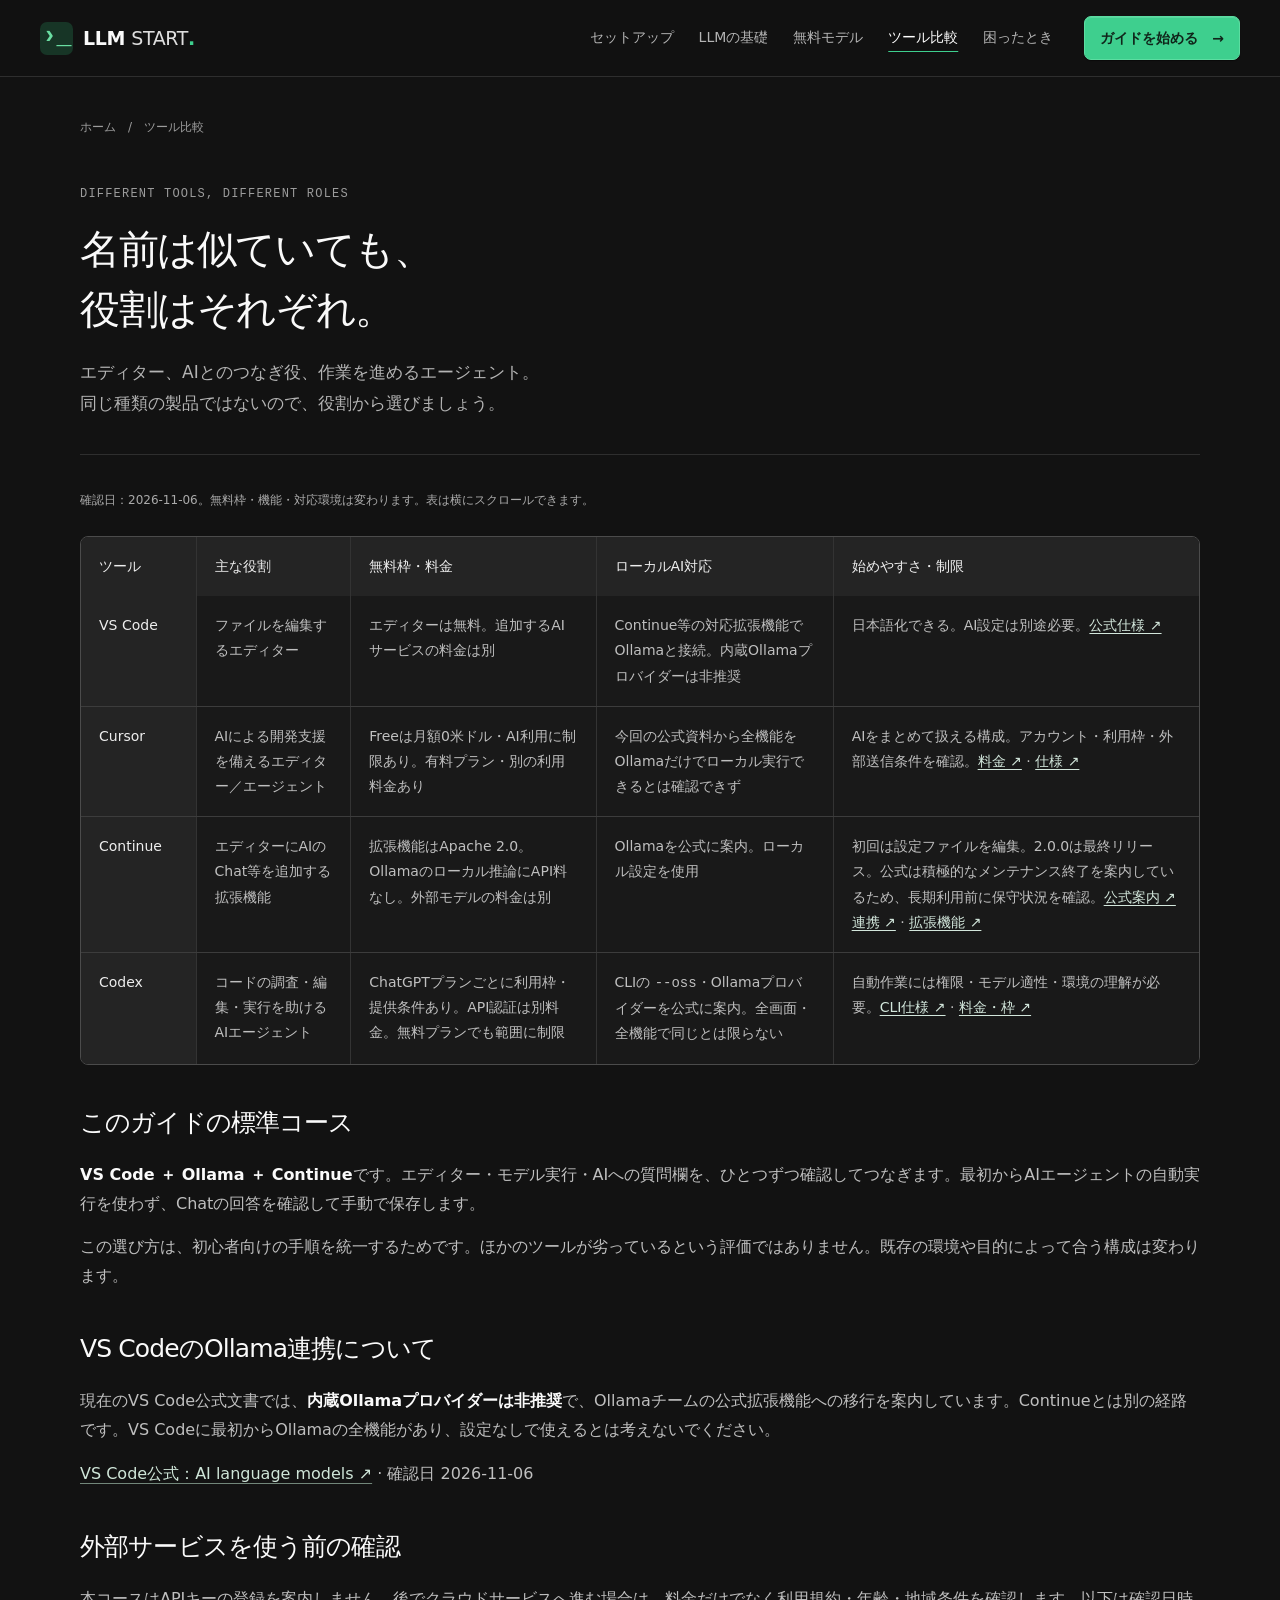
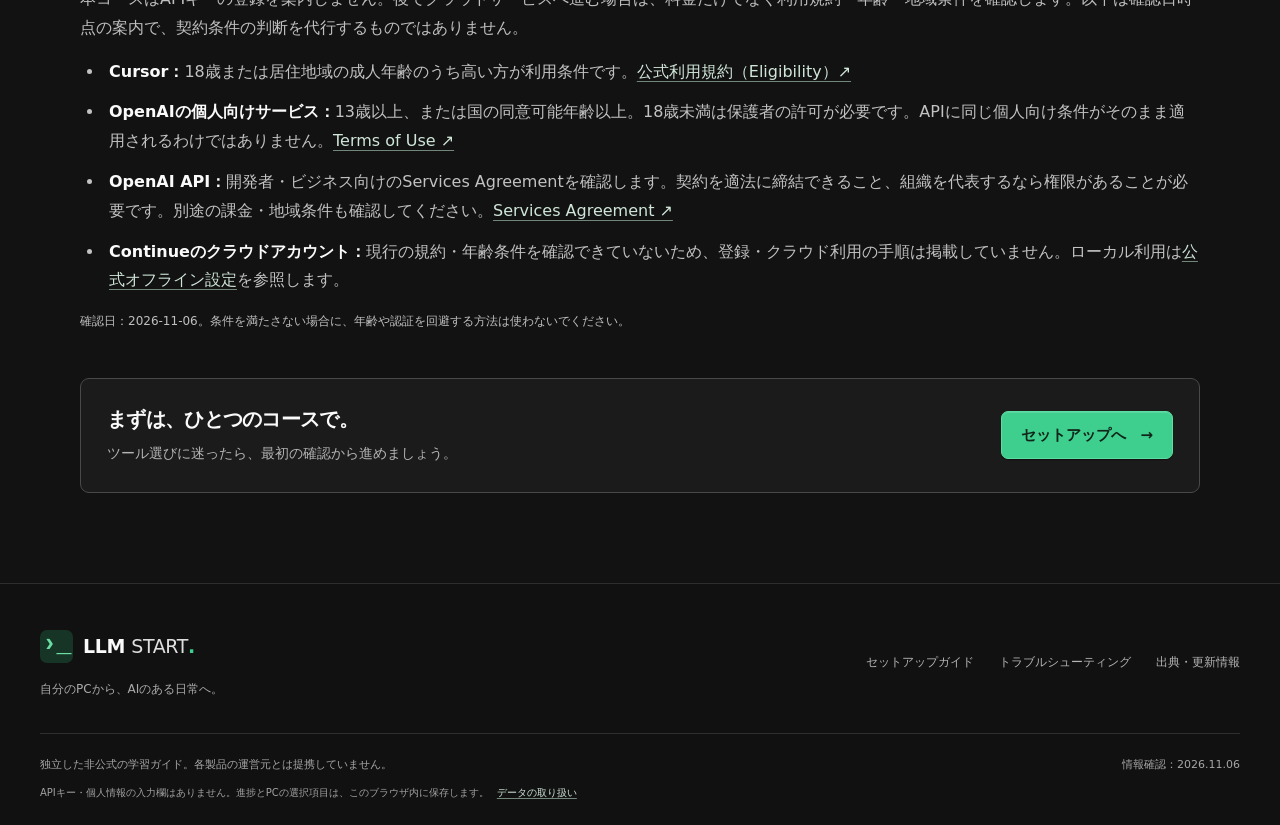
==== commit 7844f31d: "Correct Continue 2.0 maintenance and telemetry guidance" ====
--- a/compare.html
+++ b/compare.html
@@ -8,11 +8,11 @@
   <meta http-equiv="Content-Security-Policy" content="default-src 'self'; script-src 'self'; style-src 'self'; img-src 'self' data:; connect-src 'none'; font-src 'self'; object-src 'none'; base-uri 'none'; form-action 'none'">
   <meta name="referrer" content="strict-origin-when-cross-origin">
   <link rel="icon" href="assets/favicon.svg" type="image/svg+xml">
-  <link rel="stylesheet" href="assets/style.css?v=3">
+  <link rel="stylesheet" href="assets/style.css?v=4">
   <title>エディターとAIツールの比較 — LLM START</title>
   <script src="assets/catalog.js" defer></script>
-  <script src="assets/core.js?v=3" defer></script>
-  <script src="assets/app.js?v=3" defer></script>
+  <script src="assets/core.js?v=4" defer></script>
+  <script src="assets/app.js?v=4" defer></script>
 </head>
 <body data-page="compare">
   <a class="skip-link" href="#main">本文へスキップ</a>
@@ -26,7 +26,7 @@
         <a href="models.html" data-nav="models">無料モデル</a>
         <a href="compare.html" data-nav="compare" aria-current="page">ツール比較</a>
         <a href="faq.html" data-nav="faq">困ったとき</a>
-        <a class="button button-small button-primary nav-cta" href="guide.html#step-1" data-start>ガイドを始める <span aria-hidden="true">→</span></a>
+        <a class="button button-small button-primary nav-cta" href="guide.html#step-3" data-start>ガイドを始める <span aria-hidden="true">→</span></a>
       </nav>
     </div>
   </header>
@@ -35,17 +35,17 @@
   <div class="breadcrumb"><a href="index.html">ホーム</a><span aria-hidden="true">/</span><span>ツール比較</span></div>
   <header class="page-intro"><p class="eyebrow">DIFFERENT TOOLS, DIFFERENT ROLES</p><h1>名前は似ていても、<br>役割はそれぞれ。</h1><p>エディター、AIとのつなぎ役、作業を進めるエージェント。<br>同じ種類の製品ではないので、役割から選びましょう。</p></header>
   <p class="table-caption">確認日：2026-11-06。無料枠・機能・対応環境は変わります。表は横にスクロールできます。</p>
-  <div class="comparison-scroll" tabindex="0" role="region" aria-label="4つのツールの比較。横にスクロールできます"><table class="editor-table"><thead><tr><th scope="col">ツール</th><th scope="col">主な役割</th><th scope="col">無料枠・料金</th><th scope="col">ローカルAI対応</th><th scope="col">始めやすさ・制限</th></tr></thead><tbody><tr><th scope="row">VS Code</th><td>ファイルを編集するエディター</td><td>エディターは無料。追加するAIサービスの料金は別</td><td>Continue等の対応拡張機能でOllamaと接続。内蔵Ollamaプロバイダーは非推奨</td><td>日本語化できる。AI設定は別途必要。<a href="https://code.visualstudio.com/docs/agent-customization/language-models" target="_blank" rel="noopener noreferrer">公式仕様 ↗</a></td></tr><tr><th scope="row">Cursor</th><td>AIによる開発支援を備えるエディター／エージェント</td><td>Freeは月額0米ドル・AI利用に制限あり。有料プラン・別の利用料金あり</td><td>今回の公式資料から全機能をOllamaだけでローカル実行できるとは確認できず</td><td>AIをまとめて扱える構成。アカウント・利用枠・外部送信条件を確認。<a href="https://cursor.com/pricing" target="_blank" rel="noopener noreferrer">料金 ↗</a> · <a href="https://cursor.com/docs" target="_blank" rel="noopener noreferrer">仕様 ↗</a></td></tr><tr><th scope="row">Continue</th><td>エディターにAIのChat等を追加する拡張機能</td><td>拡張機能はApache 2.0。Ollamaのローカル推論にAPI料なし。外部モデルの料金は別</td><td>Ollamaを公式に案内。ローカル設定を使用</td><td>初回は設定ファイルを編集。画面は版で変わる。<a href="https://docs.continue.dev/guides/ollama-guide" target="_blank" rel="noopener noreferrer">連携 ↗</a> · <a href="https://marketplace.visualstudio.com/items?itemName=Continue.continue" target="_blank" rel="noopener noreferrer">拡張機能 ↗</a></td></tr><tr><th scope="row">Codex</th><td>コードの調査・編集・実行を助けるAIエージェント</td><td>ChatGPTプランごとに利用枠・提供条件あり。API認証は別料金。無料プランでも範囲に制限</td><td>CLIの <code>--oss</code>・Ollamaプロバイダーを公式に案内。全画面・全機能で同じとは限らない</td><td>自動作業には権限・モデル適性・環境の理解が必要。<a href="https://learn.chatgpt.com/docs/developer-commands?surface=cli" target="_blank" rel="noopener noreferrer">CLI仕様 ↗</a> · <a href="https://learn.chatgpt.com/docs/pricing" target="_blank" rel="noopener noreferrer">料金・枠 ↗</a></td></tr></tbody></table></div>
+  <div class="comparison-scroll" tabindex="0" role="region" aria-label="4つのツールの比較。横にスクロールできます"><table class="editor-table"><thead><tr><th scope="col">ツール</th><th scope="col">主な役割</th><th scope="col">無料枠・料金</th><th scope="col">ローカルAI対応</th><th scope="col">始めやすさ・制限</th></tr></thead><tbody><tr><th scope="row">VS Code</th><td>ファイルを編集するエディター</td><td>エディターは無料。追加するAIサービスの料金は別</td><td>Continue等の対応拡張機能でOllamaと接続。内蔵Ollamaプロバイダーは非推奨</td><td>日本語化できる。AI設定は別途必要。<a href="https://code.visualstudio.com/docs/agent-customization/language-models" target="_blank" rel="noopener noreferrer">公式仕様 ↗</a></td></tr><tr><th scope="row">Cursor</th><td>AIによる開発支援を備えるエディター／エージェント</td><td>Freeは月額0米ドル・AI利用に制限あり。有料プラン・別の利用料金あり</td><td>今回の公式資料から全機能をOllamaだけでローカル実行できるとは確認できず</td><td>AIをまとめて扱える構成。アカウント・利用枠・外部送信条件を確認。<a href="https://cursor.com/pricing" target="_blank" rel="noopener noreferrer">料金 ↗</a> · <a href="https://cursor.com/docs" target="_blank" rel="noopener noreferrer">仕様 ↗</a></td></tr><tr><th scope="row">Continue</th><td>エディターにAIのChat等を追加する拡張機能</td><td>拡張機能はApache 2.0。Ollamaのローカル推論にAPI料なし。外部モデルの料金は別</td><td>Ollamaを公式に案内。ローカル設定を使用</td><td>初回は設定ファイルを編集。2.0.0は最終リリース。公式は積極的なメンテナンス終了を案内しているため、長期利用前に保守状況を確認。<a href="https://github.com/continuedev/continue" target="_blank" rel="noopener noreferrer">公式案内 ↗</a> <a href="https://docs.continue.dev/guides/ollama-guide" target="_blank" rel="noopener noreferrer">連携 ↗</a> · <a href="https://marketplace.visualstudio.com/items?itemName=Continue.continue" target="_blank" rel="noopener noreferrer">拡張機能 ↗</a></td></tr><tr><th scope="row">Codex</th><td>コードの調査・編集・実行を助けるAIエージェント</td><td>ChatGPTプランごとに利用枠・提供条件あり。API認証は別料金。無料プランでも範囲に制限</td><td>CLIの <code>--oss</code>・Ollamaプロバイダーを公式に案内。全画面・全機能で同じとは限らない</td><td>自動作業には権限・モデル適性・環境の理解が必要。<a href="https://learn.chatgpt.com/docs/developer-commands?surface=cli" target="_blank" rel="noopener noreferrer">CLI仕様 ↗</a> · <a href="https://learn.chatgpt.com/docs/pricing" target="_blank" rel="noopener noreferrer">料金・枠 ↗</a></td></tr></tbody></table></div>
   <div class="article-body">
     <section><h2>このガイドの標準コース</h2><p><strong>VS Code ＋ Ollama ＋ Continue</strong>です。エディター・モデル実行・AIへの質問欄を、ひとつずつ確認してつなぎます。最初からAIエージェントの自動実行を使わず、Chatの回答を確認して手動で保存します。</p><p>この選び方は、初心者向けの手順を統一するためです。ほかのツールが劣っているという評価ではありません。既存の環境や目的によって合う構成は変わります。</p></section>
     <section><h2>VS CodeのOllama連携について</h2><p>現在のVS Code公式文書では、<strong>内蔵Ollamaプロバイダーは非推奨</strong>で、Ollamaチームの公式拡張機能への移行を案内しています。Continueとは別の経路です。VS Codeに最初からOllamaの全機能があり、設定なしで使えるとは考えないでください。</p><p><a href="https://code.visualstudio.com/docs/agent-customization/language-models" target="_blank" rel="noopener noreferrer">VS Code公式：AI language models ↗</a> · 確認日 2026-11-06</p></section>
     <section id="terms"><h2>外部サービスを使う前の確認</h2><p>本コースはAPIキーの登録を案内しません。後でクラウドサービスへ進む場合は、料金だけでなく利用規約・年齢・地域条件を確認します。以下は確認日時点の案内で、契約条件の判断を代行するものではありません。</p><ul><li><strong>Cursor：</strong>18歳または居住地域の成人年齢のうち高い方が利用条件です。<a href="https://cursor.com/terms-of-service" target="_blank" rel="noopener noreferrer">公式利用規約（Eligibility）↗</a></li><li><strong>OpenAIの個人向けサービス：</strong>13歳以上、または国の同意可能年齢以上。18歳未満は保護者の許可が必要です。APIに同じ個人向け条件がそのまま適用されるわけではありません。<a href="https://openai.com/policies/terms-of-use/" target="_blank" rel="noopener noreferrer">Terms of Use ↗</a></li><li><strong>OpenAI API：</strong>開発者・ビジネス向けのServices Agreementを確認します。契約を適法に締結できること、組織を代表するなら権限があることが必要です。別途の課金・地域条件も確認してください。<a href="https://openai.com/policies/services-agreement/" target="_blank" rel="noopener noreferrer">Services Agreement ↗</a></li><li><strong>Continueのクラウドアカウント：</strong>現行の規約・年齢条件を確認できていないため、登録・クラウド利用の手順は掲載していません。ローカル利用は<a href="https://docs.continue.dev/guides/running-continue-without-internet" target="_blank" rel="noopener noreferrer">公式オフライン設定</a>を参照します。</li></ul><p class="source-note">確認日：2026-11-06。条件を満たさない場合に、年齢や認証を回避する方法は使わないでください。</p></section>
   </div>
-  <div class="reading-cta"><div><h2>まずは、ひとつのコースで。</h2><p>ツール選びに迷ったら、最初の確認から進めましょう。</p></div><a class="button button-primary" href="guide.html#step-1">セットアップへ <span aria-hidden="true">→</span></a></div>
+  <div class="reading-cta"><div><h2>まずは、ひとつのコースで。</h2><p>ツール選びに迷ったら、最初の確認から進めましょう。</p></div><a class="button button-primary" href="guide.html#step-3">セットアップへ <span aria-hidden="true">→</span></a></div>
 </main>
 
   <footer class="site-footer">
-    <div class="wrap footer-main"><div><a class="brand" href="index.html"><span class="brand-symbol" aria-hidden="true">›_</span><span>LLM <b>START</b><span class="brand-period">.</span></span></a><p>自分のPCから、AIのある日常へ。</p></div><nav aria-label="フッターナビゲーション"><a href="guide.html#step-1">セットアップガイド</a><a href="faq.html">トラブルシューティング</a><a href="sources.html">出典・更新情報</a></nav></div>
+    <div class="wrap footer-main"><div><a class="brand" href="index.html"><span class="brand-symbol" aria-hidden="true">›_</span><span>LLM <b>START</b><span class="brand-period">.</span></span></a><p>自分のPCから、AIのある日常へ。</p></div><nav aria-label="フッターナビゲーション"><a href="guide.html#step-3">セットアップガイド</a><a href="faq.html">トラブルシューティング</a><a href="sources.html">出典・更新情報</a></nav></div>
     <div class="wrap footer-bottom"><p>独立した非公式の学習ガイド。各製品の運営元とは提携していません。</p><p>情報確認：<time datetime="2026-11-06">2026.11.06</time></p></div>
     <p class="wrap privacy-line">APIキー・個人情報の入力欄はありません。進捗とPCの選択項目は、このブラウザ内に保存します。<a href="sources.html#privacy">データの取り扱い</a></p>
   </footer>
